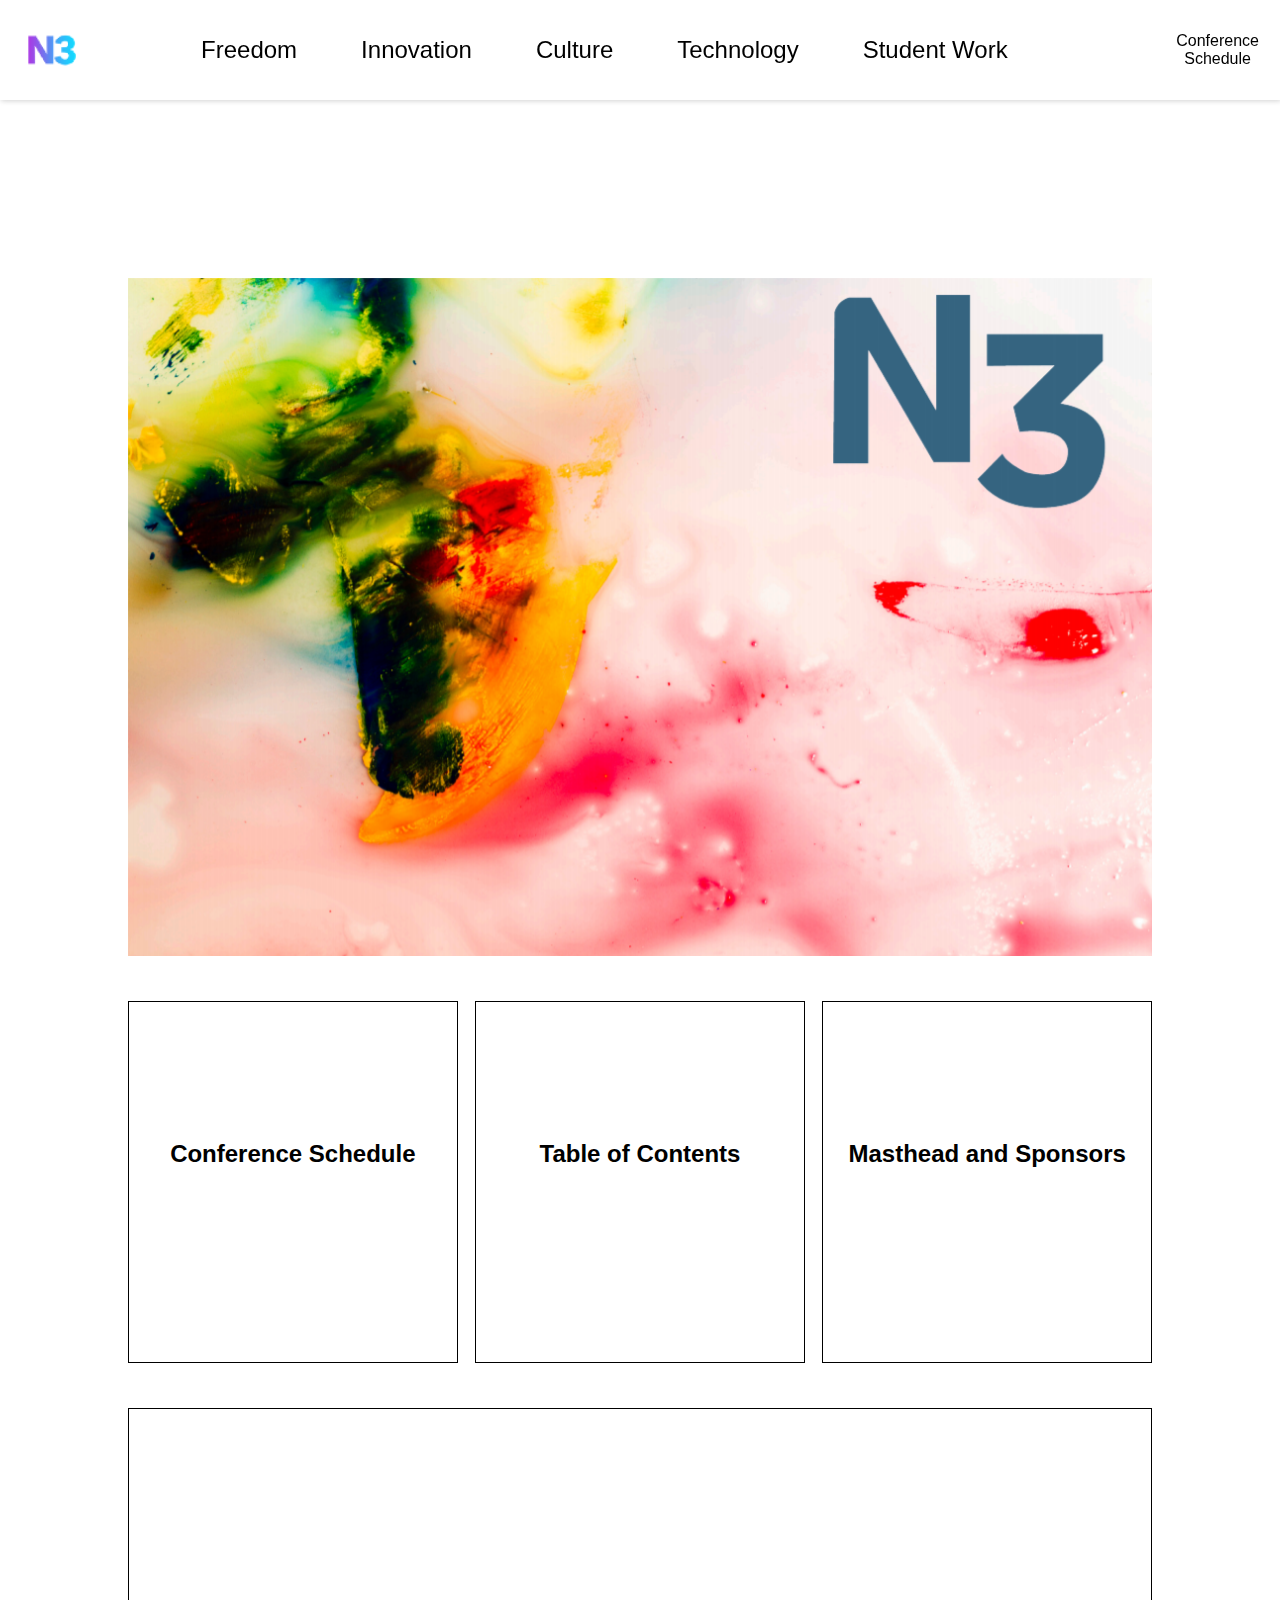
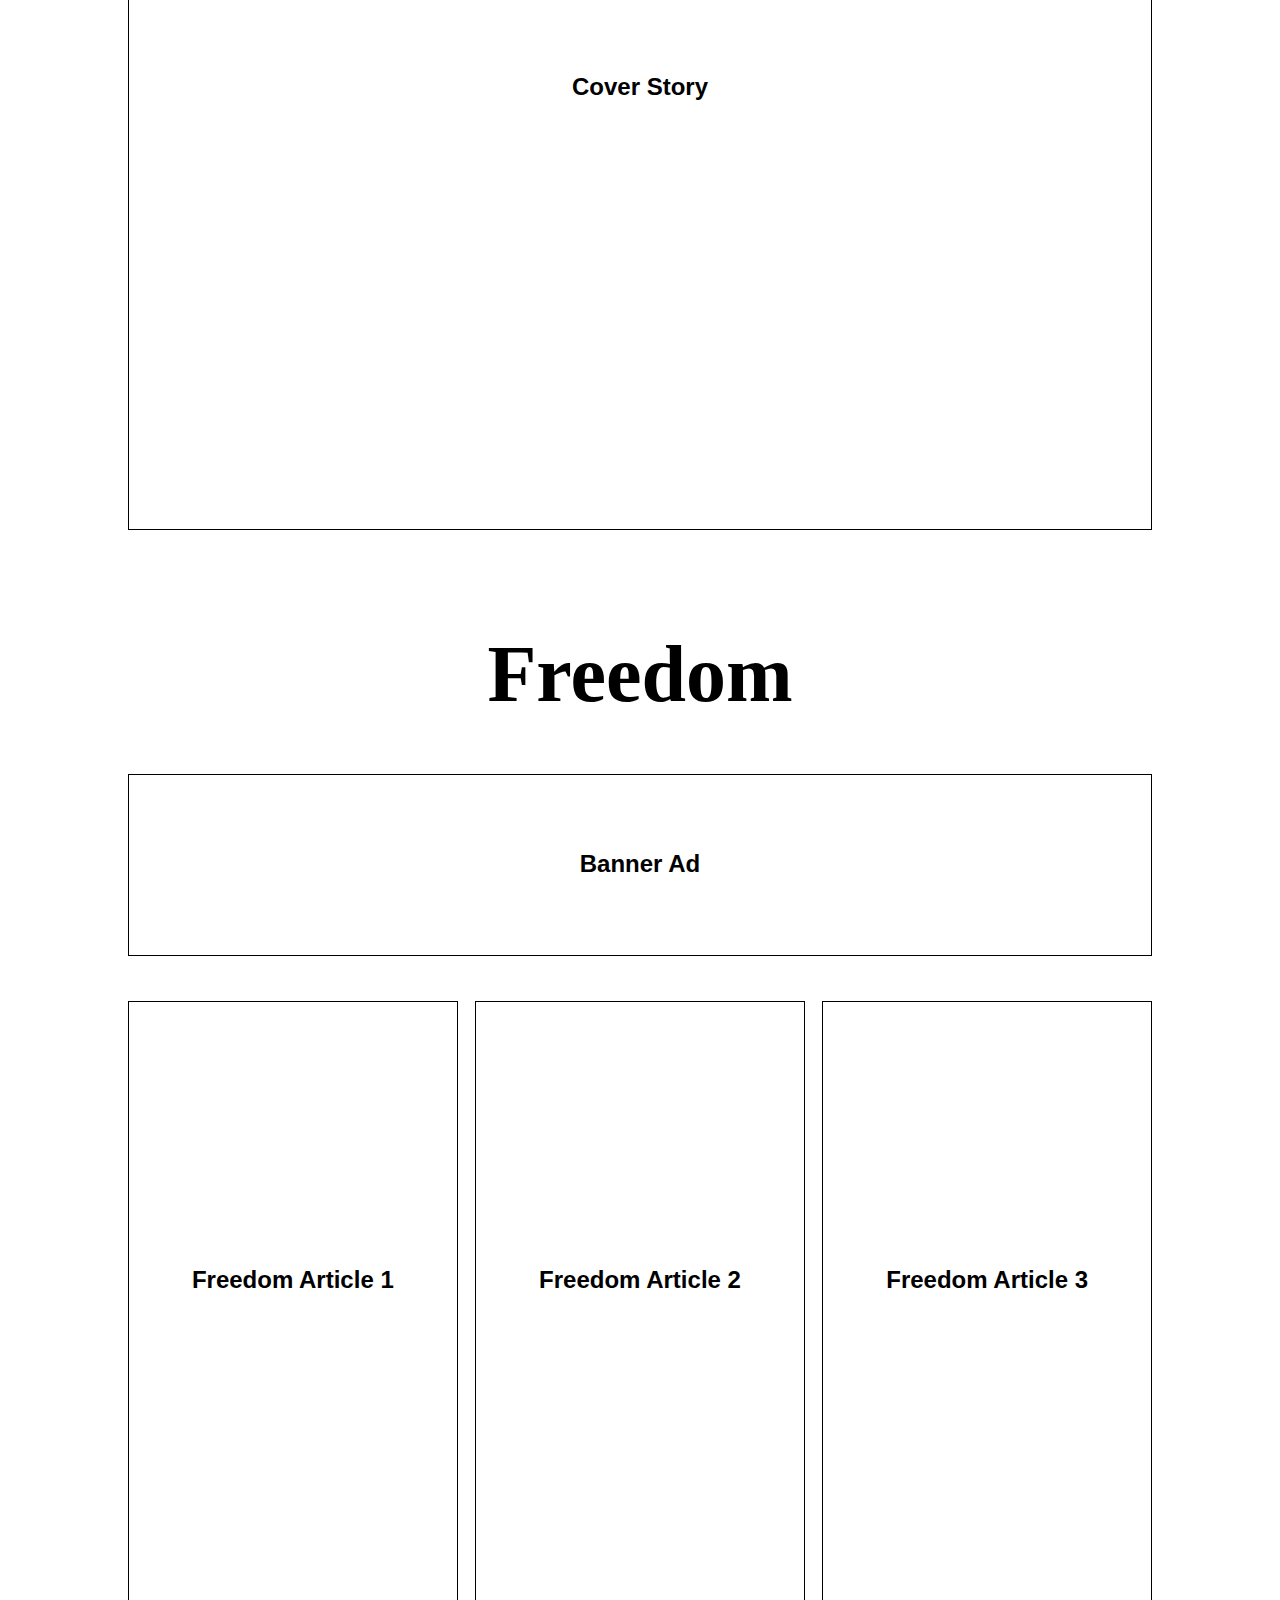
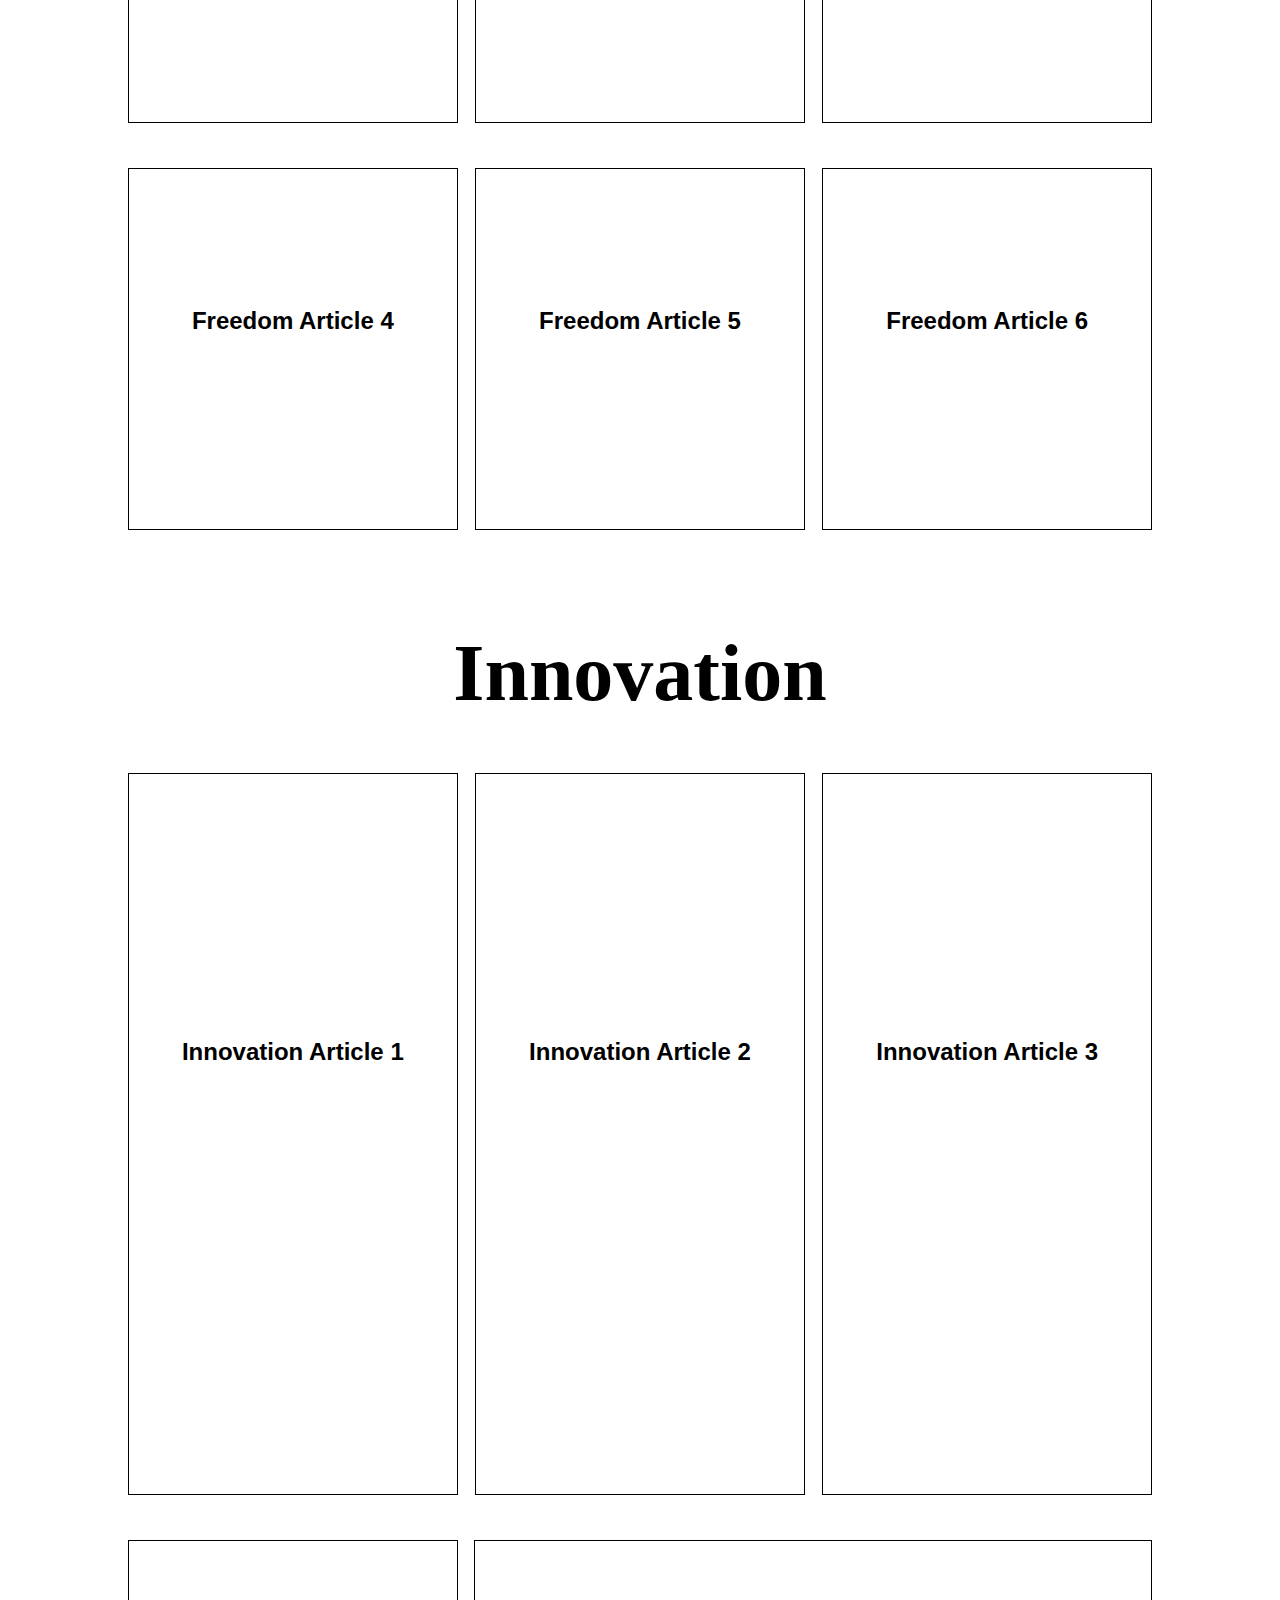
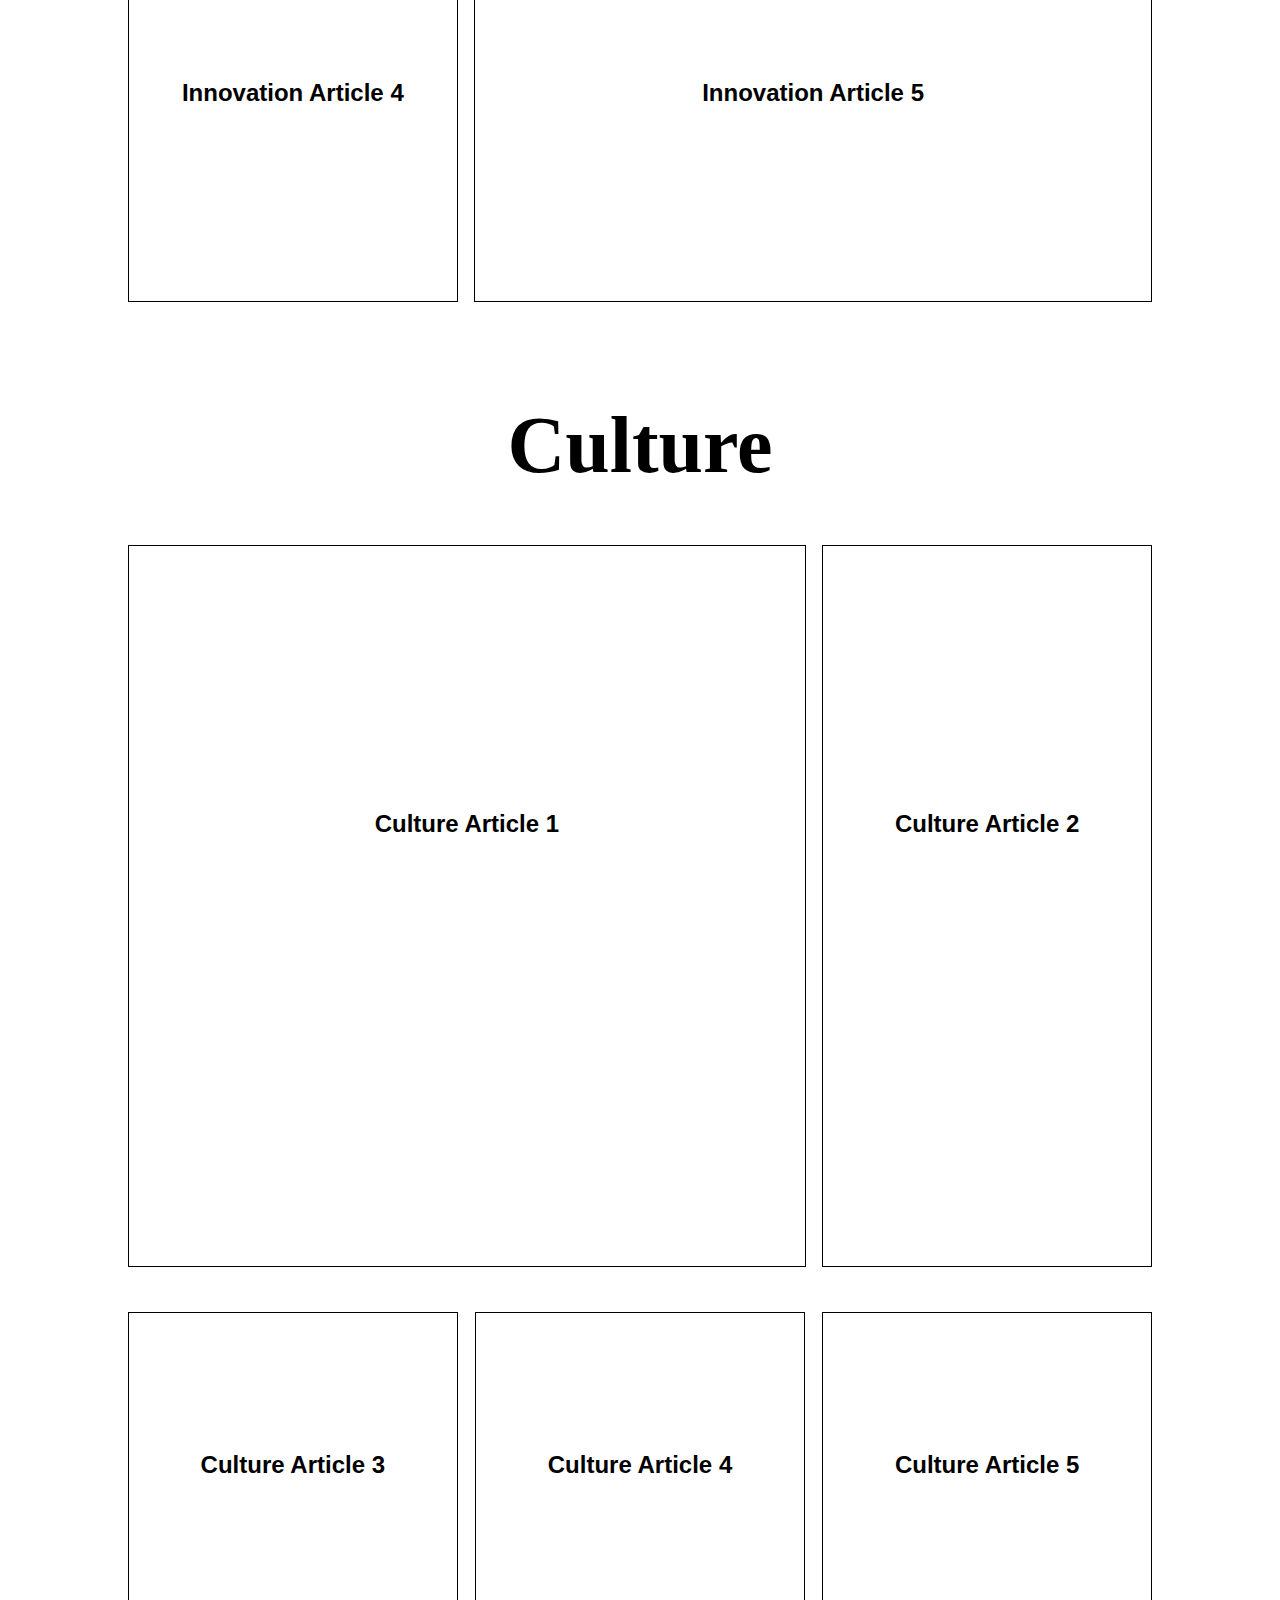
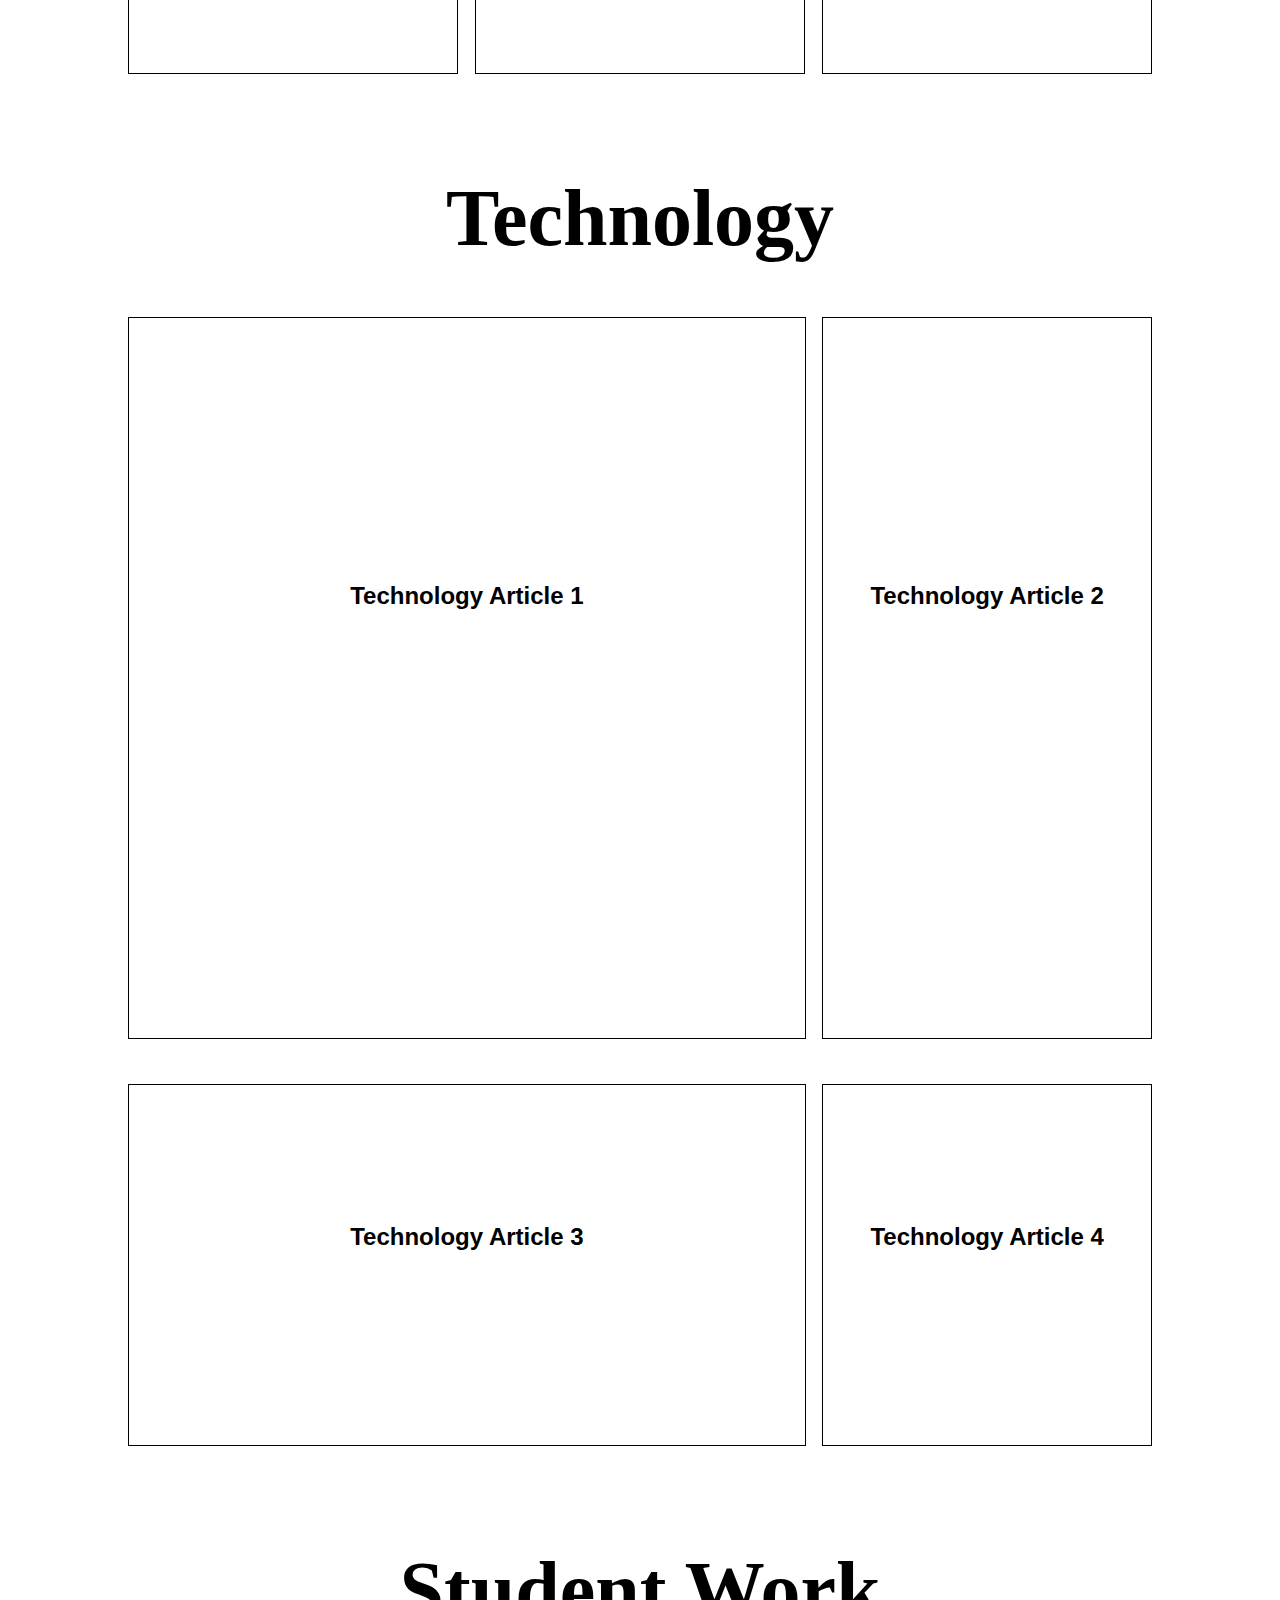
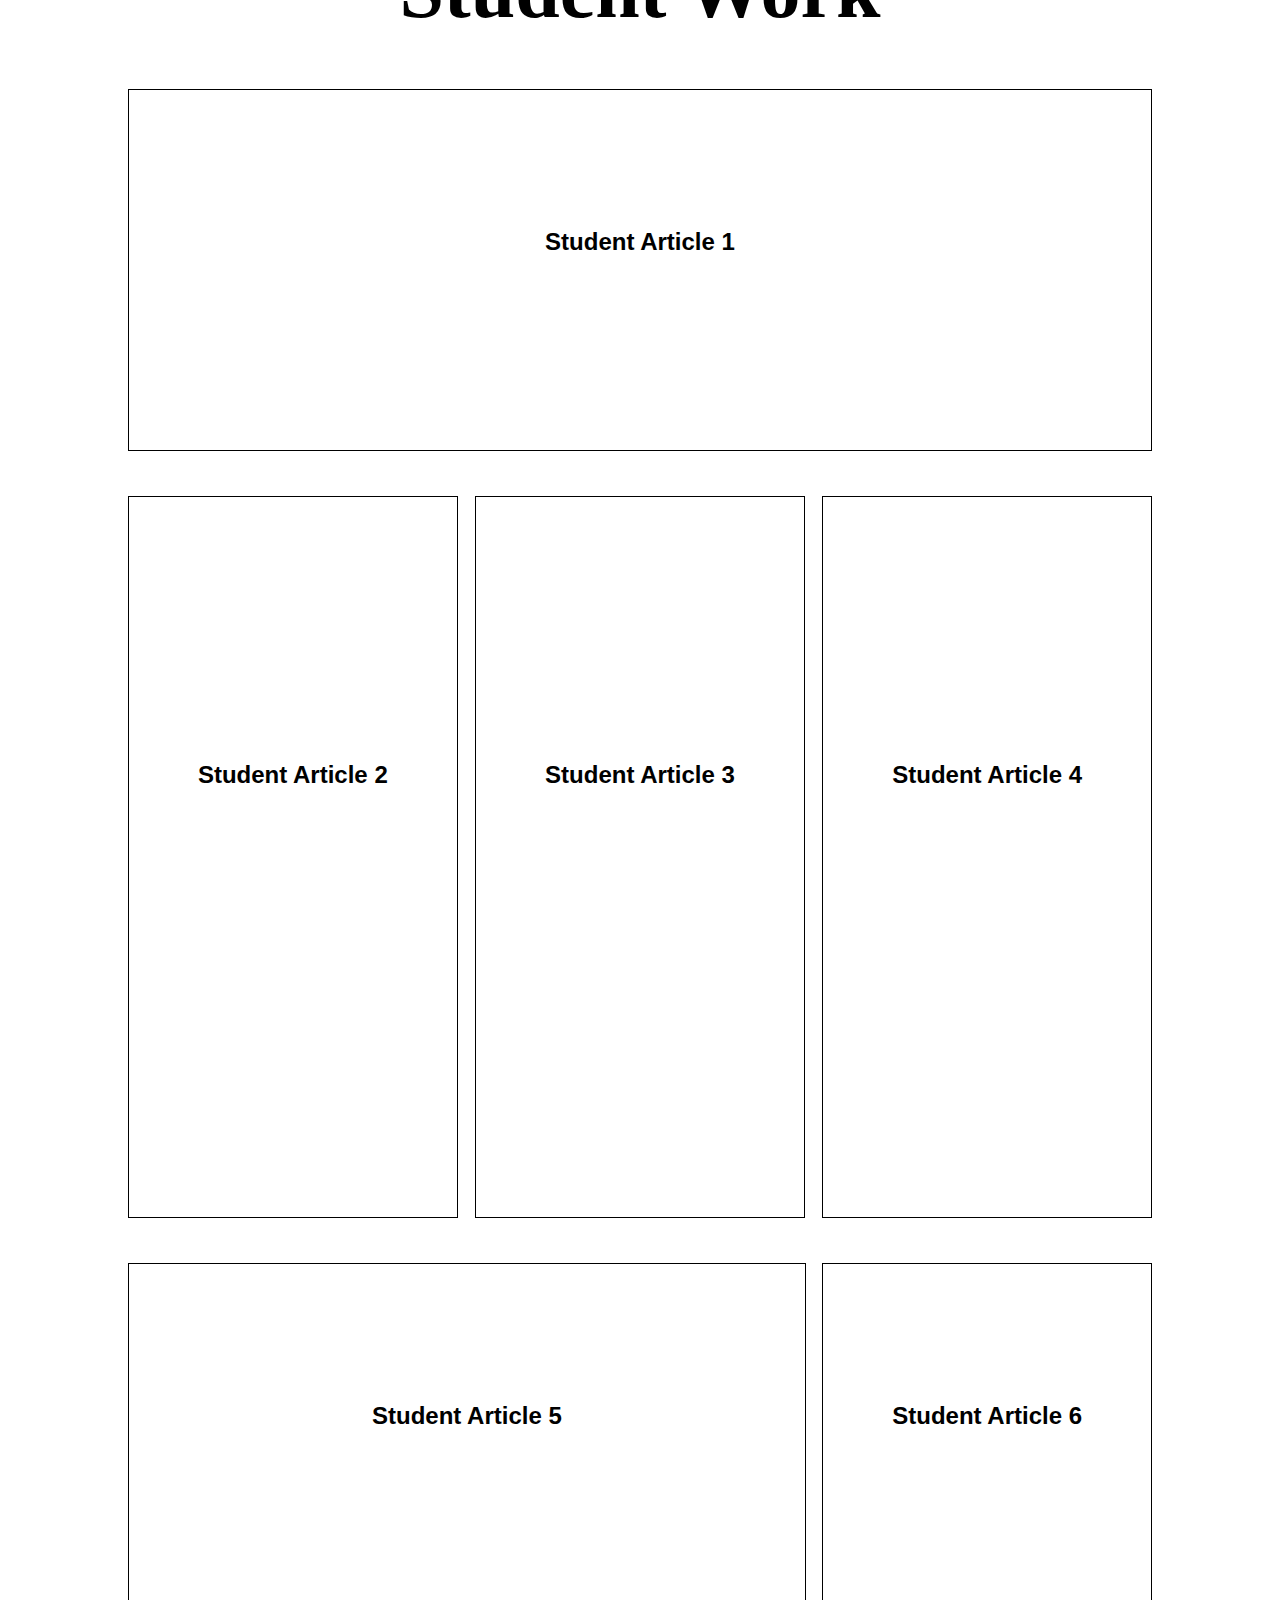
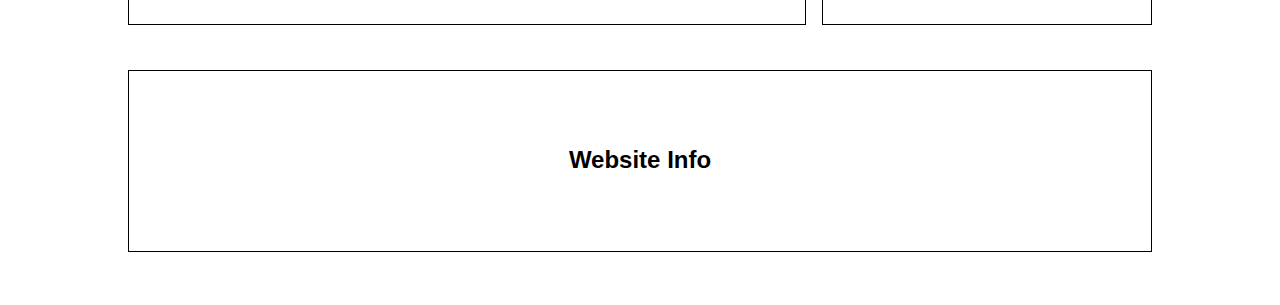
==== index.html @ cb2e68db "initial commit" ====
<!DOCTYPE html>
<html lang="en">
<head>
    <meta charset="UTF-8">
    <meta name="viewport" content="width=device-width, initial-scale=1.0">
    <title>N3Mag 2020</title>
    <link rel="stylesheet" href="styles.css">
</head>
<body>
    <nav class="homepage-navbar">
        <img src="n3iconplaceholder.png" class = "n3-logo" alt="">
        <ul class="nav-links">
            <li><a href="#freedom">Freedom</a></li>
            <li><a href="#innovation">Innovation</a></li>
            <li><a href="#culture">Culture</a></li>
            <li><a href="#technology">Technology</a></li>
            <li><a href="#studentwork">Student Work</a></li>
        </ul>
        <p class="schedule-link">Conference Schedule</p>
        </nav>
    <div class="schedule-sidebar">
        <h1 class="schedule-hed">N3Con 2020</h1>
        <p class="schedule-placeholder">Schedule goes here. Click outside this sidebar to close</p>
    
    </div>
    <div class="schedule-clickout"></div>
   
    <main class="content-container">
        <img src="homepagebannerplaceholder.png" class="homepage-banner" alt="">
        <div class="homepage-box box-default" id="schedule-box"><h2 class="box-title">Conference Schedule</h1></div>
        <div class="homepage-box box-default"><h2 class="box-title">Table of Contents</h1></div>
        <div class="homepage-box box-default"><h2 class="box-title">Masthead and Sponsors</h1></div>
        <div class="homepage-box box-big"><h2 class="box-title">Cover Story</h1></div>
            <h1 class="section-title" id="freedom">Freedom</h1>
            <div class="homepage-box box-horizontal"><h2 class="box-title">Banner Ad</h1></div>
            <div class="homepage-box box-vertical"><h2 class="box-title">Freedom Article 1</h1></div>
            <div class="homepage-box box-vertical"><h2 class="box-title">Freedom Article 2</h1></div>
            <div class="homepage-box box-vertical"><h2 class="box-title">Freedom Article 3</h1></div>
            <div class="homepage-box box-default"><h2 class="box-title">Freedom Article 4</h1></div>
            <div class="homepage-box box-default"><h2 class="box-title">Freedom Article 5</h1></div>
            <div class="homepage-box box-default"><h2 class="box-title">Freedom Article 6</h1></div>
            
                <h1 class="section-title" id="innovation">Innovation</h1>
            <div class="homepage-box box-vertical"><h2 class="box-title">Innovation Article 1</h1></div>
            <div class="homepage-box box-vertical""><h2 class="box-title">Innovation Article 2</h1></div>
            <div class="homepage-box box-vertical"><h2 class="box-title">Innovation Article 3</h1></div>
            <div class="homepage-box box-default"><h2 class="box-title">Innovation Article 4</h1></div>
            <div class="homepage-box box-wide"><h2 class="box-title">Innovation Article 5</h1></div>
            
                <h1 class="section-title" id="culture">Culture</h1>
                <div class="homepage-box box-vertical-wide"><h2 class="box-title">Culture Article 1</h1></div>
                <div class="homepage-box box-vertical"><h2 class="box-title">Culture Article 2</h1></div>
                <div class="homepage-box box-default"><h2 class="box-title">Culture Article 3</h1></div>
                <div class="homepage-box box-default"><h2 class="box-title">Culture Article 4</h1></div>
                <div class="homepage-box box-default"><h2 class="box-title">Culture Article 5</h1></div>
                    <h1 class="section-title" id="technology">Technology</h1>
                    <div class="homepage-box box-vertical-wide"><h2 class="box-title">Technology Article 1</h1></div>
                    <div class="homepage-box box-vertical"><h2 class="box-title">Technology Article 2</h1></div>
                    <div class="homepage-box box-wide"><h2 class="box-title">Technology Article 3</h1></div>
                    <div class="homepage-box box-default"><h2 class="box-title">Technology Article 4</h1></div>
                        <h1 class="section-title" id="studentwork">Student Work</h1>
                        <div class="homepage-box box-fullwidth"><h2 class="box-title">Student Article 1</h1></div>
                        <div class="homepage-box box-vertical""><h2 class="box-title">Student Article 2</h1></div>
                        <div class="homepage-box box-vertical"><h2 class="box-title">Student Article 3</h1></div>
                        <div class="homepage-box box-vertical"><h2 class="box-title">Student Article 4</h1></div>
                        <div class="homepage-box box-wide"><h2 class="box-title">Student Article 5</h1></div>
                        <div class="homepage-box box-default"><h2 class="box-title">Student Article 6</h1></div>
            <div class="homepage-box box-horizontal"><h2 class="box-title">Website Info</h1></div>
    </main>
</body>
<script src="main.js"></script>
</html>
---- styles.css ----
html{
    scroll-behavior: smooth;
}

.homepage-navbar{
    z-index: 10;
    position: fixed;
    top: 0;
    left: 0;
    right: 0;
    /* height: 6em; */
    padding-bottom: 1em;
    padding-top: 1em;
    /* border: 1px solid #000000; */
    width: 100%;
    transition: top 0.4s ease;
    /* background: rgba(255, 255, 255, 1); */
    background-color: white;
    display: flex;
    align-items: center;
    box-shadow: 1px 1px 5px lightgray;
   
}
.homepage-navbar:hover{
    /*  */
}
.navbar-hidden{
    top: -100vh;
}
.n3-logo{
    width: 4em;
    /* height: 4em; */
    /* margin: auto 47vw; */
    margin-left: 2vw;
}
.nav-links{
    width: 100%;
    display: flex;
    justify-content: center;
    align-items: center;
    font-size: 1.5em;
    list-style-type: none;
    height: 2em;
    margin: auto;
}
.nav-links li{
    white-space: nowrap;
    width: fit-content;
    display: inline-block;
    margin: 0 5vw 0 0;
    cursor: pointer;
    font-family: sans-serif;
    transition: color .8s ease;
}
.nav-links a{
    color: black;
    text-decoration: none;
}
.nav-links a:hover{
    color: lightblue;
}
.schedule-link{
    font-family: sans-serif;
    width: fit-content;
    text-align: center;
    cursor: pointer;
    transition: color 1s ease;
}
.schedule-link:hover{
    color: lightblue;
}
.schedule-sidebar{
    position: fixed;
    right: -100vw;
    top: 0;
    bottom: 0;
    width: 40vw;
    z-index: 15;
    transition: right .9s ease;
    background: rgba(255, 255, 255, .9);
}
.schedule-active{
    right: 0;
}
.schedule-hed{
    font-family: sans-serif;
    text-align: center;
}
.schedule-placeholder{
    text-align: center;
}
.schedule-clickout{
    position: fixed;
    top: 0;
    right: 0;
    left: 0;
    bottom: 0;
    opacity: .4;
    background-color: black;
    z-index: 11;
    cursor: pointer;
    display: none;
}
.clickout-active{
    display: block;
}
.homepage-banner{
    display: block;
    /* width: 90vw; */
    width: 100%;
    height: auto;
    margin: 30vh auto 5vh auto;
}
.content-container{
    display: flex;
    width: 80vw;
    flex-wrap: wrap;
    margin: auto;
    justify-content: space-between;
}
.homepage-box{
    cursor: pointer;
    margin-bottom: 5vh;
    /* background-color: red; */
    border: 1px solid black;
    position: relative;
    transition: all .5s ease;
}
.box-default{
    width: 32%;
    height: 40vh;
}
.box-wide{
    width: 66%;
    height: 40vh;
}
.box-fullwidth{
    height: 40vh;
    width: 100%;
}
.box-horizontal{
    width: 100%;
    height: 20vh;
}
.box-vertical{
    width: 32%;
    height: 80vh;
}
.box-vertical-wide{
    width: 66%;
    height: 80vh;
}
.box-big{
    width: 100%;
    height: 80vh;
}
.homepage-box:hover h2{
    background-color: lightgreen;
}
.box-title{
    width: fit-content;
    font-family: sans-serif;
    /* height: 3em; */
    margin: auto;
    top: 35%;
    transition: all 1s ease;
    padding: .5em;
    position: relative;
}

.section-title{
    width: 100%;
    text-align: center;
    font-size: 5em;
}
@media screen and (max-width: 1000px){
    .box-default, .box-vertical{
        width: 48%;
        height: 40vh;
    }
    .box-wide, .box-vertical-wide, .box-fullwidth{
        width: 100%;
        height: 40vh;
    }
    .nav-links{
        font-size: 2vw;
    }
}
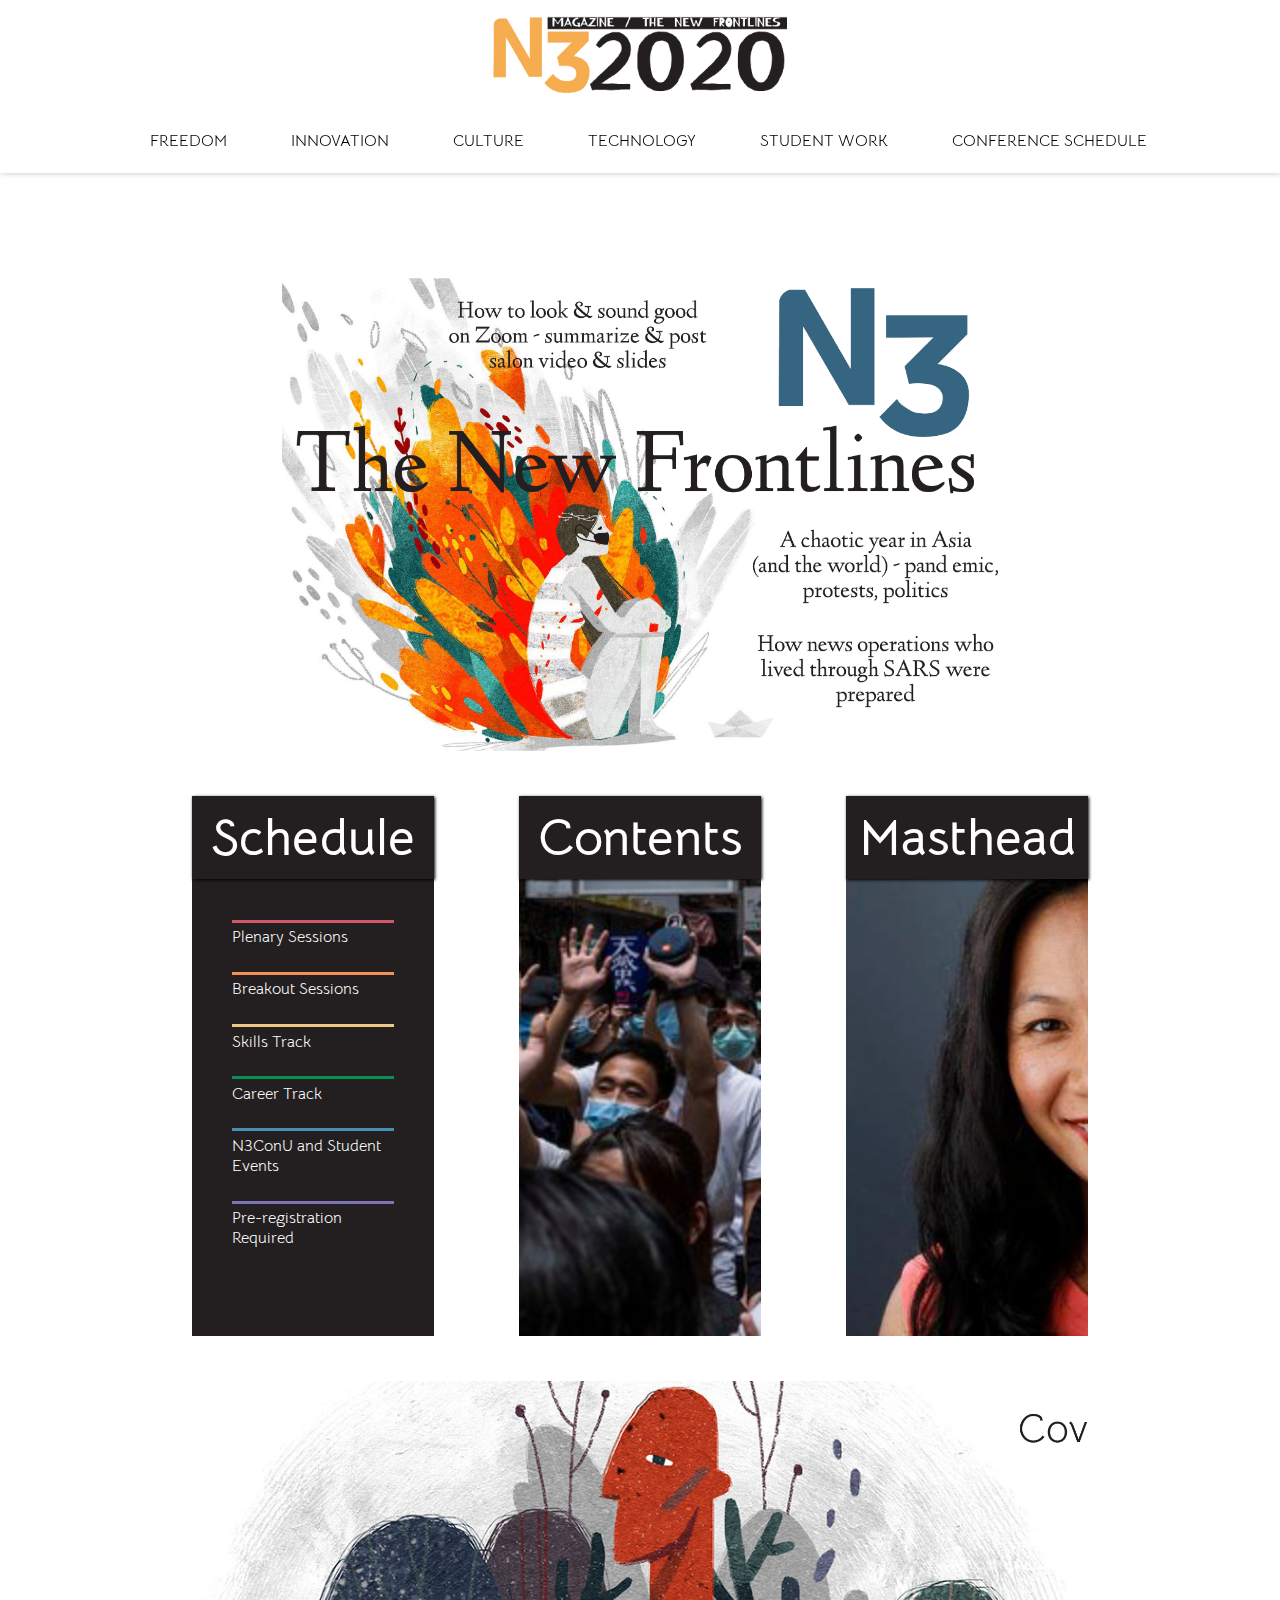
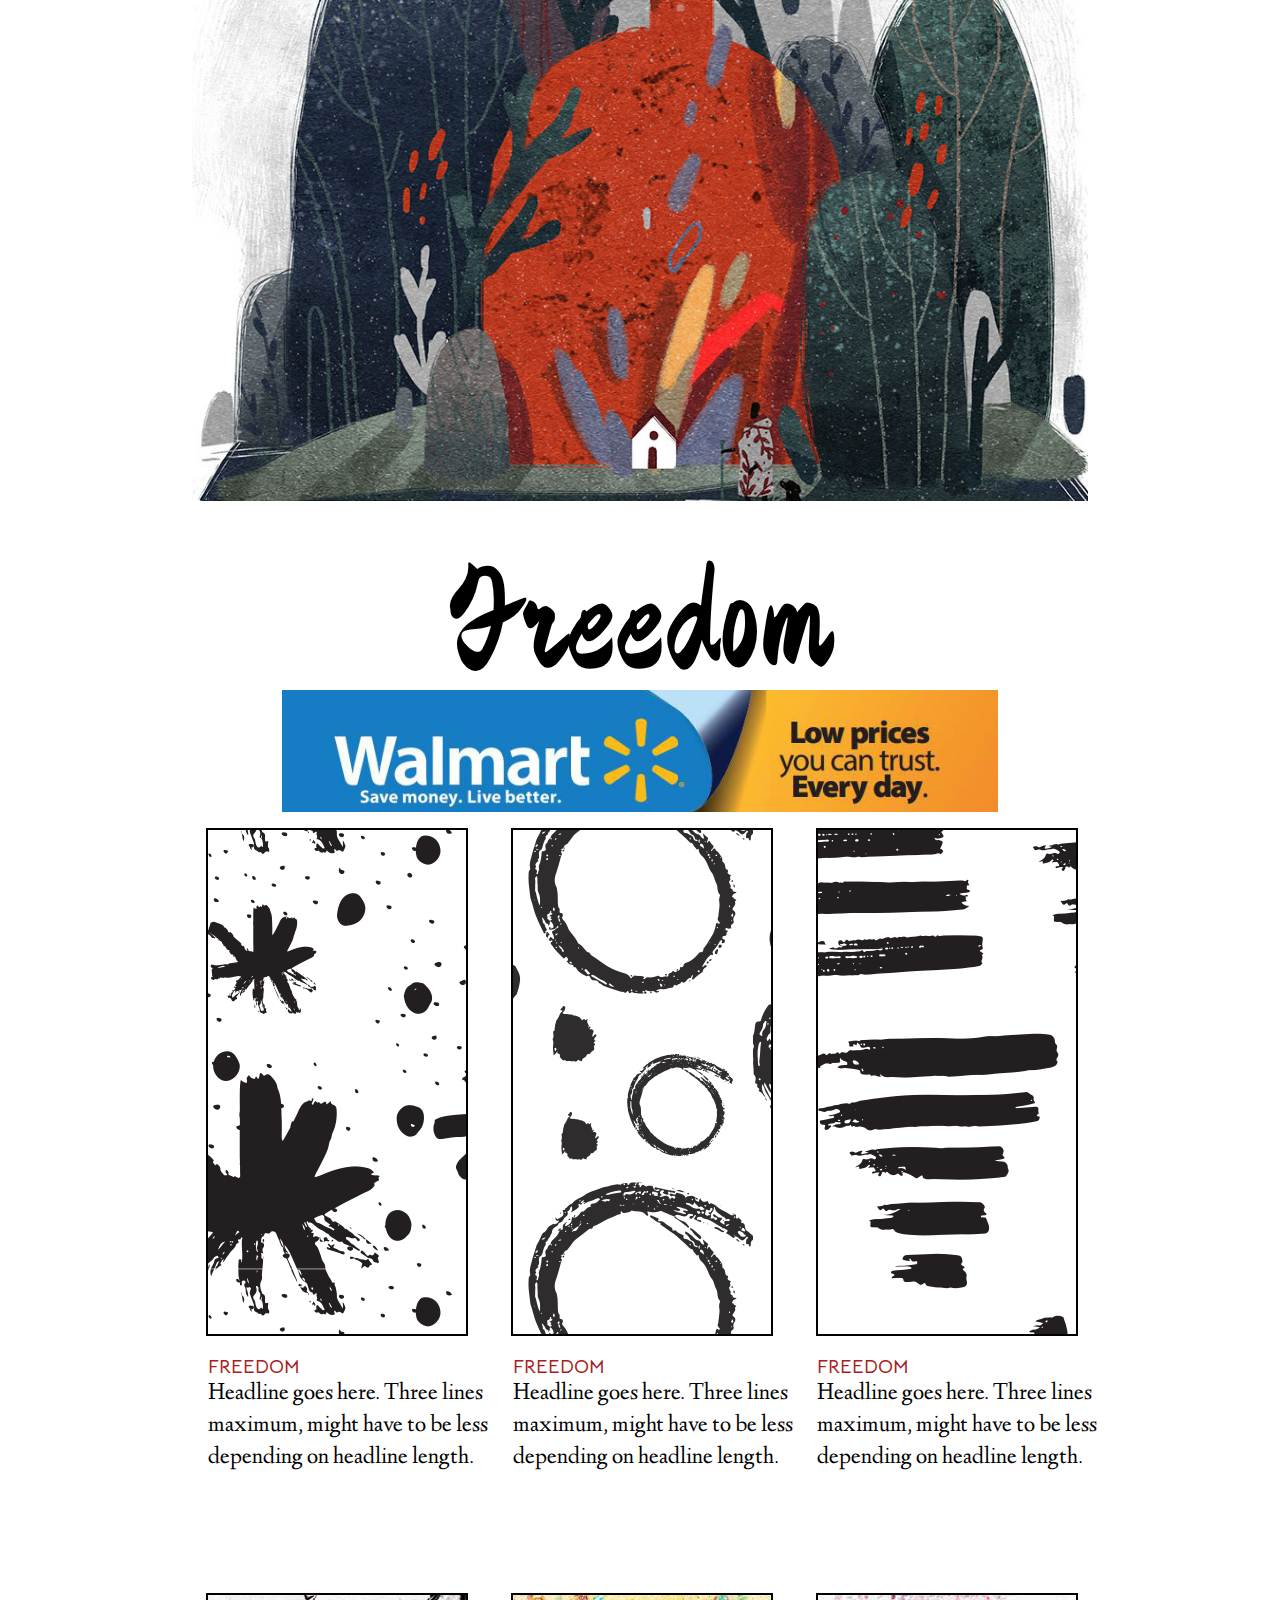
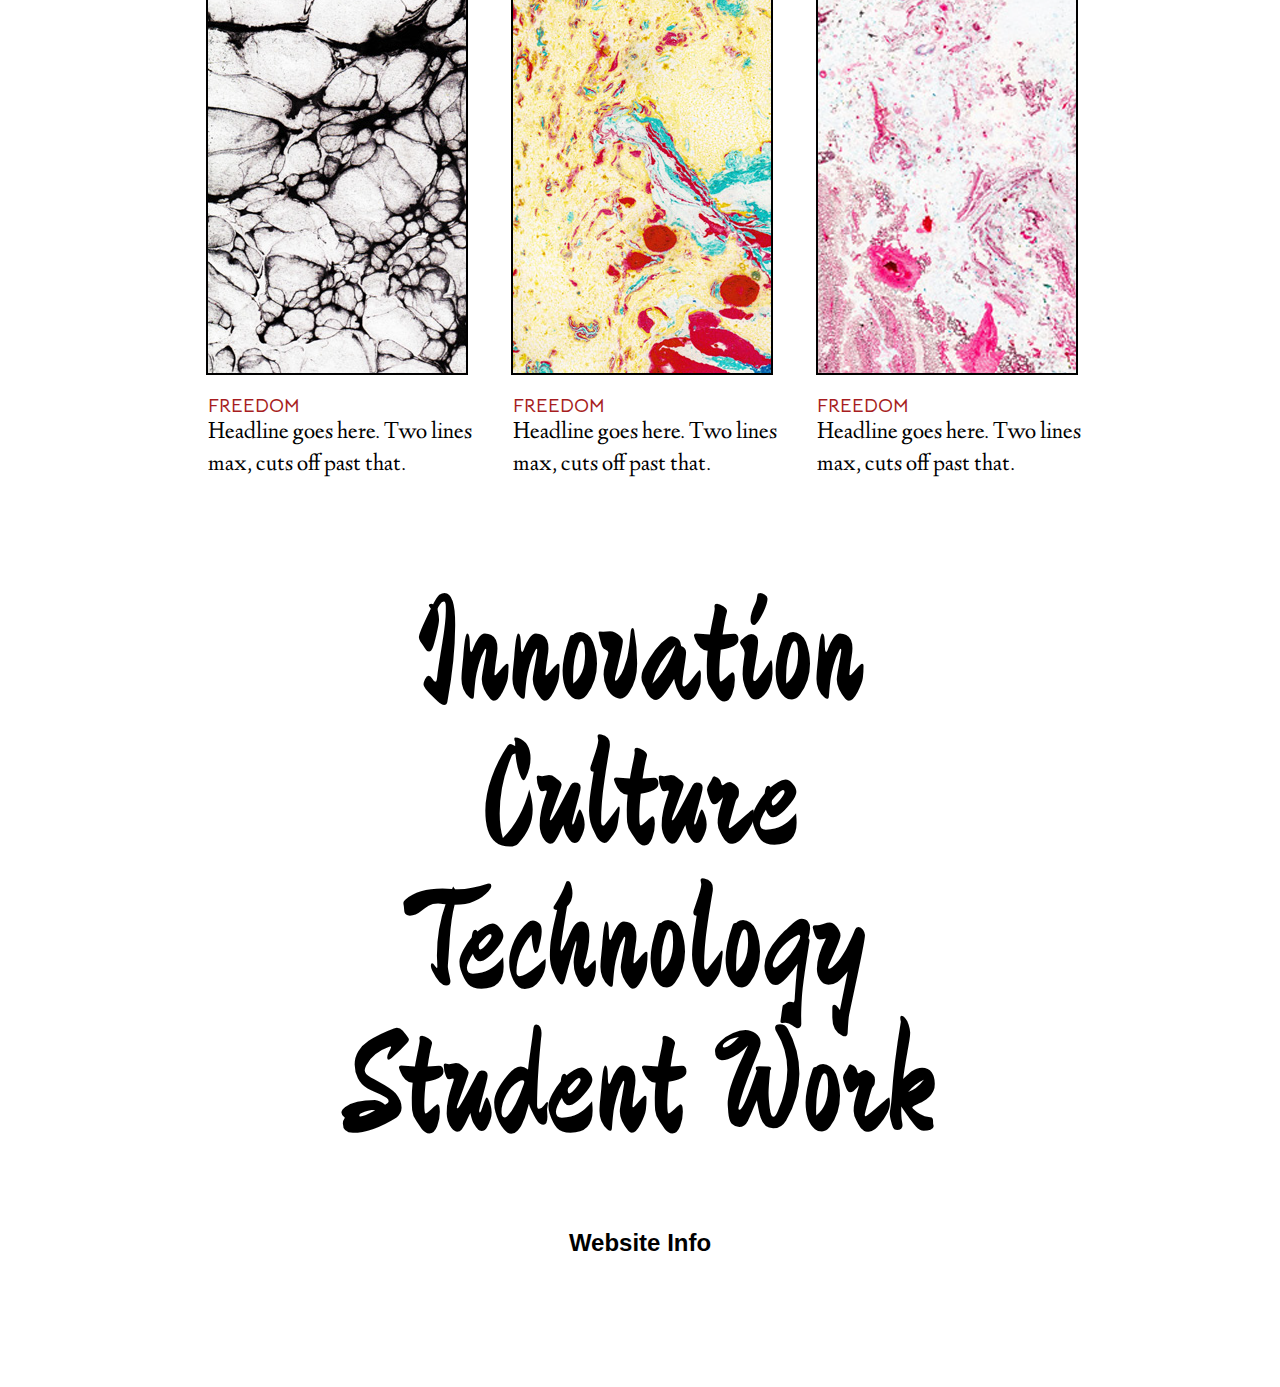
==== commit e9c8cb99: "July 7 Revision" ====
--- a/index.html
+++ b/index.html
@@ -5,18 +5,19 @@
     <meta name="viewport" content="width=device-width, initial-scale=1.0">
     <title>N3Mag 2020</title>
     <link rel="stylesheet" href="styles.css">
+    <link href="https://fonts.googleapis.com/css2?family=Bellota+Text:wght@700&family=Linden+Hill&family=Zhi+Mang+Xing&display=swap" rel="stylesheet">
 </head>
 <body>
     <nav class="homepage-navbar">
-        <img src="n3iconplaceholder.png" class = "n3-logo" alt="">
+        <div class="n3-logo"></div>
         <ul class="nav-links">
-            <li><a href="#freedom">Freedom</a></li>
-            <li><a href="#innovation">Innovation</a></li>
-            <li><a href="#culture">Culture</a></li>
-            <li><a href="#technology">Technology</a></li>
-            <li><a href="#studentwork">Student Work</a></li>
+            <li><a href="#freedom">FREEDOM</a></li>
+            <li><a href="#innovation">INNOVATION</a></li>
+            <li><a href="#culture">CULTURE</a></li>
+            <li><a href="#technology">TECHNOLOGY</a></li>
+            <li><a href="#studentwork">STUDENT WORK</a></li>
+            <li class="schedule-link">CONFERENCE SCHEDULE</li>
         </ul>
-        <p class="schedule-link">Conference Schedule</p>
         </nav>
     <div class="schedule-sidebar">
         <h1 class="schedule-hed">N3Con 2020</h1>
@@ -27,44 +28,30 @@
    
     <main class="content-container">
         <img src="homepagebannerplaceholder.png" class="homepage-banner" alt="">
-        <div class="homepage-box box-default" id="schedule-box"><h2 class="box-title">Conference Schedule</h1></div>
-        <div class="homepage-box box-default"><h2 class="box-title">Table of Contents</h1></div>
-        <div class="homepage-box box-default"><h2 class="box-title">Masthead and Sponsors</h1></div>
-        <div class="homepage-box box-big"><h2 class="box-title">Cover Story</h1></div>
-            <h1 class="section-title" id="freedom">Freedom</h1>
-            <div class="homepage-box box-horizontal"><h2 class="box-title">Banner Ad</h1></div>
-            <div class="homepage-box box-vertical"><h2 class="box-title">Freedom Article 1</h1></div>
-            <div class="homepage-box box-vertical"><h2 class="box-title">Freedom Article 2</h1></div>
-            <div class="homepage-box box-vertical"><h2 class="box-title">Freedom Article 3</h1></div>
-            <div class="homepage-box box-default"><h2 class="box-title">Freedom Article 4</h1></div>
-            <div class="homepage-box box-default"><h2 class="box-title">Freedom Article 5</h1></div>
-            <div class="homepage-box box-default"><h2 class="box-title">Freedom Article 6</h1></div>
+        <div class="homepage-box box-intro" id="schedule-box"><h2 class="intro-title">Schedule</h1><ul class="schedule-box-contents"><li style="border-top: 3px solid #ce5769;">Plenary Sessions</li><li style="border-top: 3px solid #f29256;">Breakout Sessions</li><li style="border-top: 3px solid #f0c886;">Skills Track</li> <li style="border-top: 3px solid #0a8f55;">Career Track</li><li style="border-top: 3px solid #468eb2;">N3ConU and Student Events</li><li style="border-top: 3px solid #7c73b5;">Pre-registration Required</li></ul></div>
+        <div class="homepage-box box-intro" style="background-image: url('contentsplaceholder.jpg');"><h2 class="intro-title">Contents</h1></div>
+        <div class="homepage-box box-intro" style="background-image: url('mastheadplaceholder.jpg');"><h2 class="intro-title">Masthead</h1></div>
+        <div class="homepage-box box-big" style="background-image: url('coverstoryplaceholder.png');"></div>
+            <h1 class="section-title">Freedom</h1>
+            <a class="section-anchor" id="freedom"></a>
+            <img src="walmart-banner.jpg" class="walmart-banner alt="">
+            <div class="homepage-box box-vertical"><div class="box-thumb" style="background-image: url('freedomplaceholdertall1.png');"></div><div class="box-text"><h3 class="box-kicker">FREEDOM</h3><h2 class="box-hed">Headline goes here. Three lines maximum, might have to be less depending on headline length.</h2></div></div>
+            <div class="homepage-box box-vertical"><div class="box-thumb" style="background-image: url('freedomplaceholdertall2.png');"></div><div class="box-text"><h3 class="box-kicker">FREEDOM</h3><h2 class="box-hed">Headline goes here. Three lines maximum, might have to be less depending on headline length.</h2></div></div>
+            <div class="homepage-box box-vertical"><div class="box-thumb" style="background-image: url('freedomplaceholdertall3.png');"></div><div class="box-text"><h3 class="box-kicker">FREEDOM</h3><h2 class="box-hed">Headline goes here. Three lines maximum, might have to be less depending on headline length.</h2></div></div>
+            <div class="homepage-box box-default"><div class="box-thumb" style="background-image: url('freedomplaceholder1.png');"></div><div class="box-text"><h3 class="box-kicker">FREEDOM</h3><h2 class="box-hed">Headline goes here. Two lines max, cuts off past that.</h2></div></div>
+            <div class="homepage-box box-default"><div class="box-thumb" style="background-image: url('freedomplaceholder2.png');"></div><div class="box-text"><h3 class="box-kicker">FREEDOM</h3><h2 class="box-hed">Headline goes here. Two lines max, cuts off past that.</h2></div></div>
+            <div class="homepage-box box-default"><div class="box-thumb" style="background-image: url('freedomplaceholder3.png');"></div><div class="box-text"><h3 class="box-kicker">FREEDOM</h3><h2 class="box-hed">Headline goes here. Two lines max, cuts off past that.</h2></div></div>
             
-                <h1 class="section-title" id="innovation">Innovation</h1>
-            <div class="homepage-box box-vertical"><h2 class="box-title">Innovation Article 1</h1></div>
-            <div class="homepage-box box-vertical""><h2 class="box-title">Innovation Article 2</h1></div>
-            <div class="homepage-box box-vertical"><h2 class="box-title">Innovation Article 3</h1></div>
-            <div class="homepage-box box-default"><h2 class="box-title">Innovation Article 4</h1></div>
-            <div class="homepage-box box-wide"><h2 class="box-title">Innovation Article 5</h1></div>
             
-                <h1 class="section-title" id="culture">Culture</h1>
-                <div class="homepage-box box-vertical-wide"><h2 class="box-title">Culture Article 1</h1></div>
-                <div class="homepage-box box-vertical"><h2 class="box-title">Culture Article 2</h1></div>
-                <div class="homepage-box box-default"><h2 class="box-title">Culture Article 3</h1></div>
-                <div class="homepage-box box-default"><h2 class="box-title">Culture Article 4</h1></div>
-                <div class="homepage-box box-default"><h2 class="box-title">Culture Article 5</h1></div>
-                    <h1 class="section-title" id="technology">Technology</h1>
-                    <div class="homepage-box box-vertical-wide"><h2 class="box-title">Technology Article 1</h1></div>
-                    <div class="homepage-box box-vertical"><h2 class="box-title">Technology Article 2</h1></div>
-                    <div class="homepage-box box-wide"><h2 class="box-title">Technology Article 3</h1></div>
-                    <div class="homepage-box box-default"><h2 class="box-title">Technology Article 4</h1></div>
-                        <h1 class="section-title" id="studentwork">Student Work</h1>
-                        <div class="homepage-box box-fullwidth"><h2 class="box-title">Student Article 1</h1></div>
-                        <div class="homepage-box box-vertical""><h2 class="box-title">Student Article 2</h1></div>
-                        <div class="homepage-box box-vertical"><h2 class="box-title">Student Article 3</h1></div>
-                        <div class="homepage-box box-vertical"><h2 class="box-title">Student Article 4</h1></div>
-                        <div class="homepage-box box-wide"><h2 class="box-title">Student Article 5</h1></div>
-                        <div class="homepage-box box-default"><h2 class="box-title">Student Article 6</h1></div>
+            <h1 class="section-title" >Innovation</h1>
+            <a class="section-anchor" id="innovation"></a>
+            
+            <h1 class="section-title">Culture</h1>
+            <a class="section-anchor" id="culture"></a>
+             <h1 class="section-title" >Technology</h1>
+             <a class="section-anchor" id="technology"></a>       
+             <h1 class="section-title">Student Work</h1>
+             <a class="section-anchor" id="studentwork"></a>
             <div class="homepage-box box-horizontal"><h2 class="box-title">Website Info</h1></div>
     </main>
 </body>
--- a/styles.css
+++ b/styles.css
@@ -1,3 +1,8 @@
+:root{
+    --kicker-text: 'Bellota Text', cursive;
+    --hed-text: 'Linden Hill', serif;
+    --section-hed: 'Zhi Mang Xing', cursive;
+}
 html{
     scroll-behavior: smooth;
 }
@@ -16,9 +21,10 @@
     transition: top 0.4s ease;
     /* background: rgba(255, 255, 255, 1); */
     background-color: white;
-    display: flex;
+    /* display: flex; */
     align-items: center;
     box-shadow: 1px 1px 5px lightgray;
+    font-family: var(--kicker-text);
    
 }
 .homepage-navbar:hover{
@@ -28,17 +34,20 @@
     top: -100vh;
 }
 .n3-logo{
-    width: 4em;
+    width: 23vw;
+    height: 6vw;
     /* height: 4em; */
-    /* margin: auto 47vw; */
-    margin-left: 2vw;
+    margin: 0 38.5vw 2em 38.5vw;
+    /* margin-left: 2vw; */
+    background-image: url('n32020logo.png');
+    background-size: cover;
 }
 .nav-links{
     width: 100%;
     display: flex;
     justify-content: center;
     align-items: center;
-    font-size: 1.5em;
+    font-size: 1.25vw;
     list-style-type: none;
     height: 2em;
     margin: auto;
@@ -49,8 +58,8 @@
     display: inline-block;
     margin: 0 5vw 0 0;
     cursor: pointer;
-    font-family: sans-serif;
-    transition: color .8s ease;
+    font-family: var(--kicker-text);
+    /* transition: color .8s ease; */
 }
 .nav-links a{
     color: black;
@@ -60,11 +69,9 @@
     color: lightblue;
 }
 .schedule-link{
-    font-family: sans-serif;
     width: fit-content;
     text-align: center;
     cursor: pointer;
-    transition: color 1s ease;
 }
 .schedule-link:hover{
     color: lightblue;
@@ -89,6 +96,19 @@
 .schedule-placeholder{
     text-align: center;
 }
+.schedule-box-contents{
+    font-family: var(--kicker-text);
+    color: white;
+    list-style-type: none;
+    height: 70%;
+    display: flex;
+    flex-direction: column;
+    justify-content: space-evenly;
+}
+.schedule-box-contents li{
+    width: 80%;
+    padding-top: .5vh;
+}
 .schedule-clickout{
     position: fixed;
     top: 0;
@@ -107,13 +127,13 @@
 .homepage-banner{
     display: block;
     /* width: 90vw; */
-    width: 100%;
+    width: 80%;
     height: auto;
     margin: 30vh auto 5vh auto;
 }
 .content-container{
     display: flex;
-    width: 80vw;
+    width: 70vw;
     flex-wrap: wrap;
     margin: auto;
     justify-content: space-between;
@@ -122,13 +142,63 @@
     cursor: pointer;
     margin-bottom: 5vh;
     /* background-color: red; */
-    border: 1px solid black;
+    /* border: 1px solid black; */
     position: relative;
     transition: all .5s ease;
-}
+    background-size: cover;
+}
+.box-thumb{
+    width: 90%;
+    border: 2px solid black;
+    height: 70%;
+    margin: 0 5%;
+    background-color: red;
+}
+.box-text{
+    width: 100%;
+    height: 30%;
+    margin-left: 1em;
+    
+}
+.box-kicker{
+    font-family: var(--kicker-text);
+    color: #a71d21;
+    margin-bottom: 0;
+
+}
+.box-hed{
+    display: -webkit-box;
+    -webkit-line-clamp: 3;
+    -webkit-box-orient: vertical;  
+    overflow: hidden;
+    margin-top: 0;
+    font-family: var(--hed-text);
+    font-weight: 400;
+}
+
 .box-default{
     width: 32%;
-    height: 40vh;
+    height: 60vh;
+}
+.box-default .box-hed{
+    -webkit-line-clamp: 2;
+}
+.box-intro{
+    width: 27%;
+    height: 60vh;
+    background-color: #231f20;
+}
+.intro-title{
+    position: relative;
+    background-color: #231f20;
+    margin: 0;
+    padding: 1vh 0;
+    vertical-align: top;
+    color: white;
+    text-align: center;
+    font-size: 4vw;
+    font-family: var(--kicker-text);
+    box-shadow: 1px 1px 3px black;
 }
 .box-wide{
     width: 66%;
@@ -142,6 +212,17 @@
     width: 100%;
     height: 20vh;
 }
+.box-horizontal-tall{
+    width: 80%;
+    margin: 1em auto;
+    height: 25vh;
+}
+.walmart-banner{
+    width: 80%;
+    margin: auto;
+    height: auto;
+    margin-bottom: 1em;
+}
 .box-vertical{
     width: 32%;
     height: 80vh;
@@ -153,9 +234,6 @@
 .box-big{
     width: 100%;
     height: 80vh;
-}
-.homepage-box:hover h2{
-    background-color: lightgreen;
 }
 .box-title{
     width: fit-content;
@@ -169,9 +247,16 @@
 }
 
 .section-title{
-    width: 100%;
-    text-align: center;
-    font-size: 5em;
+    margin: 0;
+    font-weight: 300;
+    width: 100%;
+    text-align: center;
+    font-size: 9em;
+    font-family: var(--section-hed);
+}
+.section-anchor{
+    position: relative;
+    top: -15vh;
 }
 @media screen and (max-width: 1000px){
     .box-default, .box-vertical{
@@ -183,6 +268,6 @@
         height: 40vh;
     }
     .nav-links{
-        font-size: 2vw;
+        font-size: 1.5vw;
     }
 }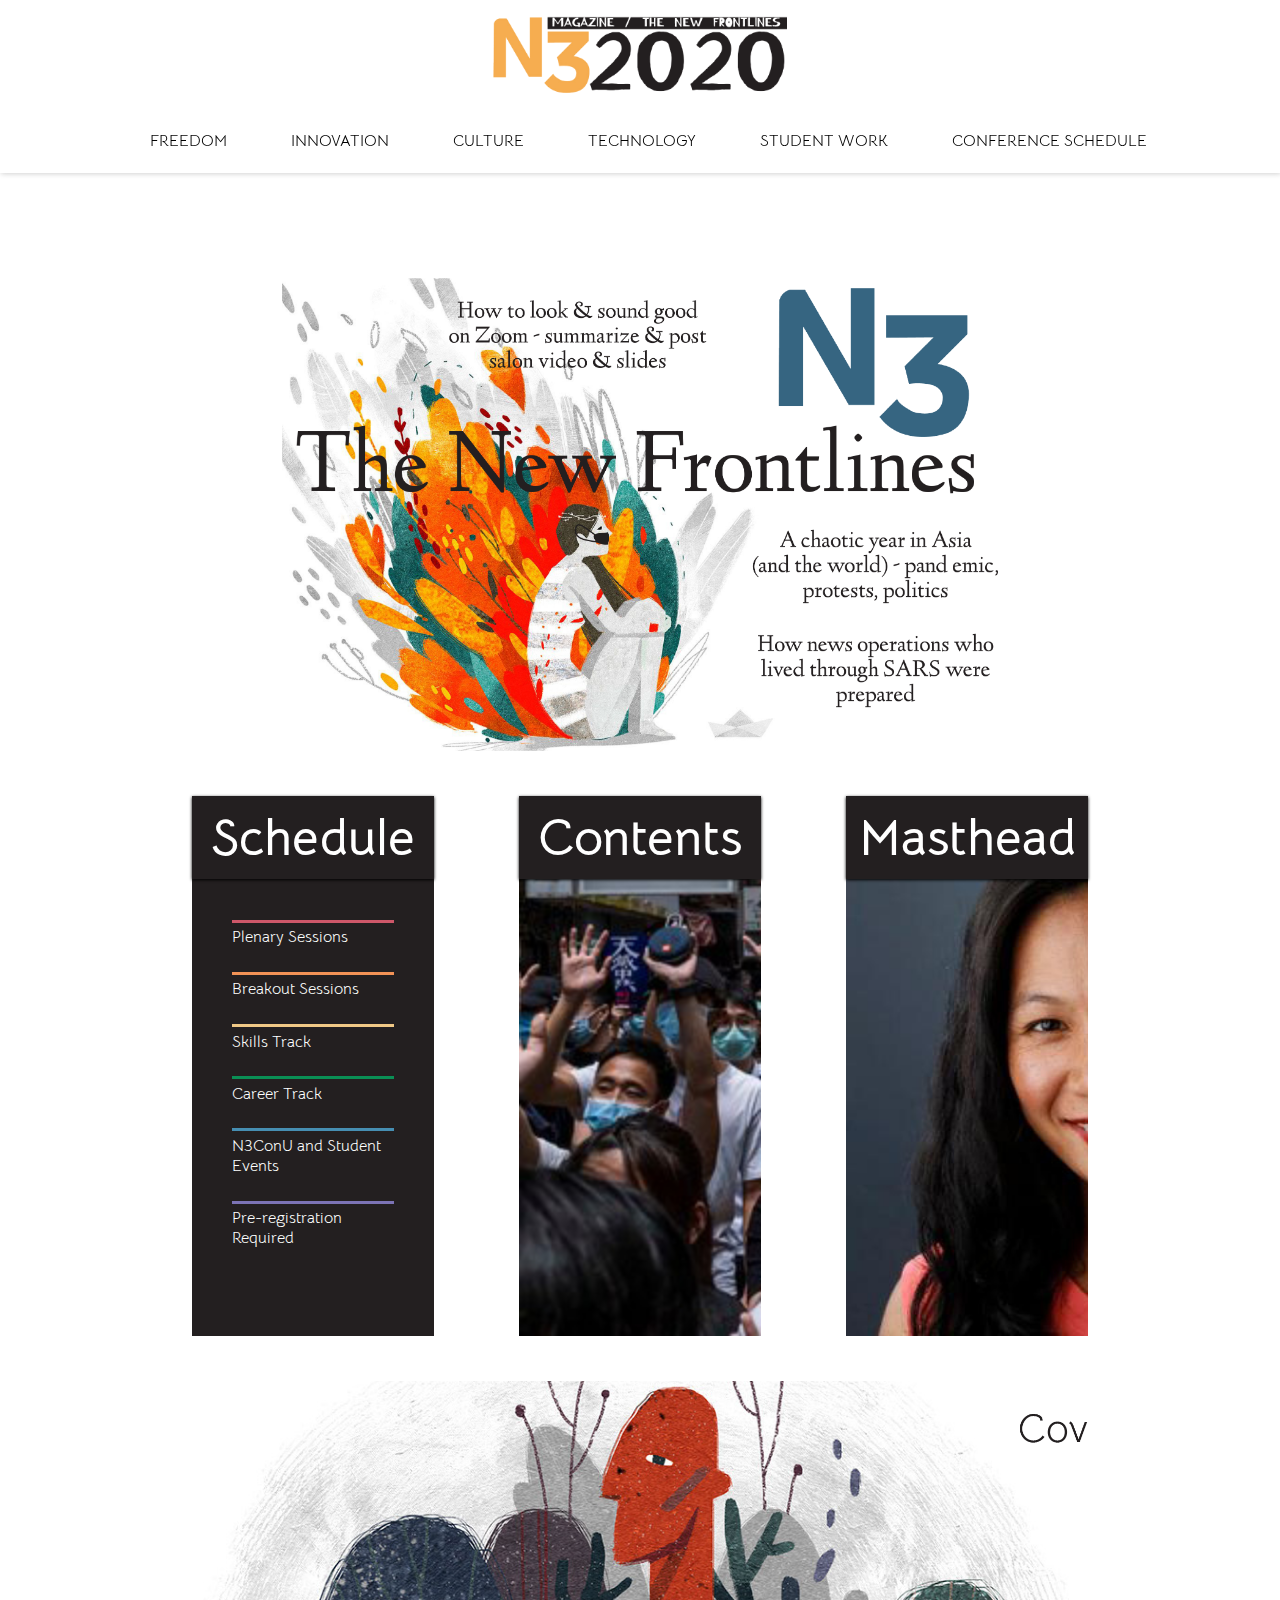
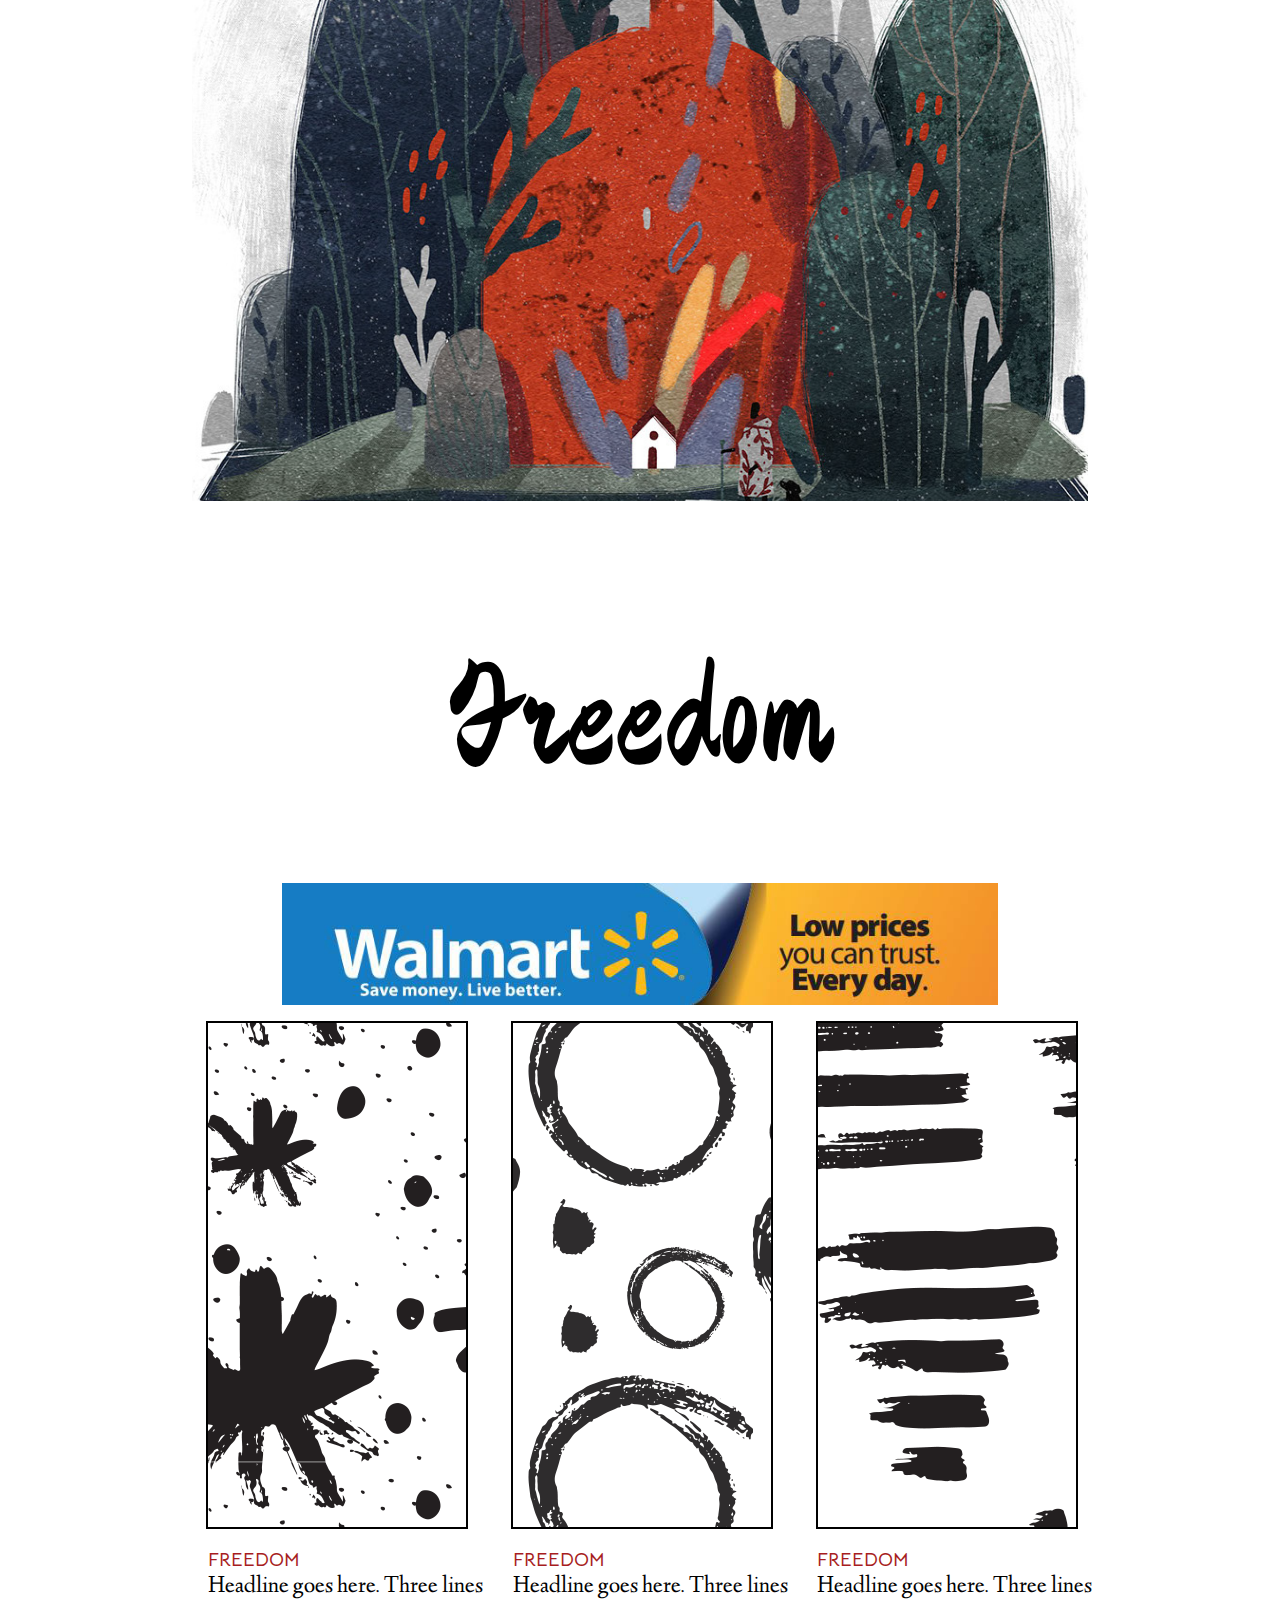
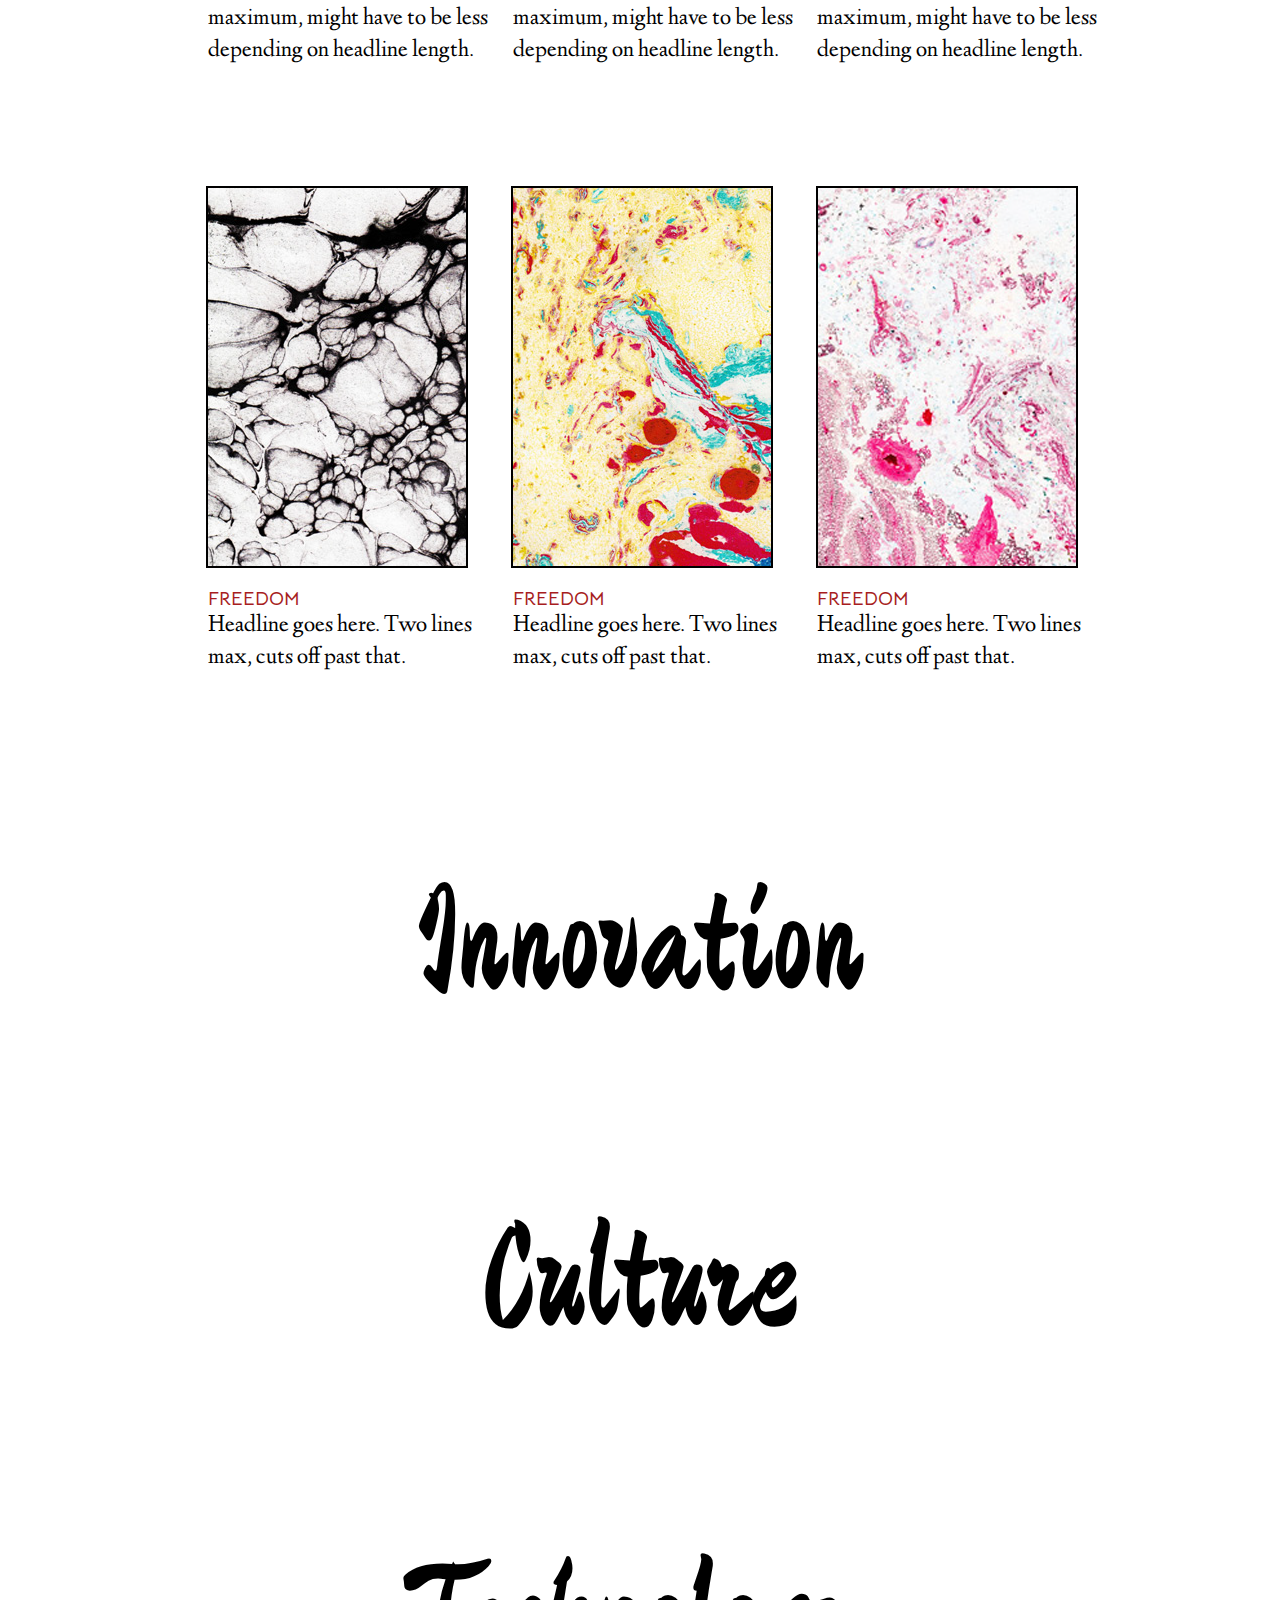
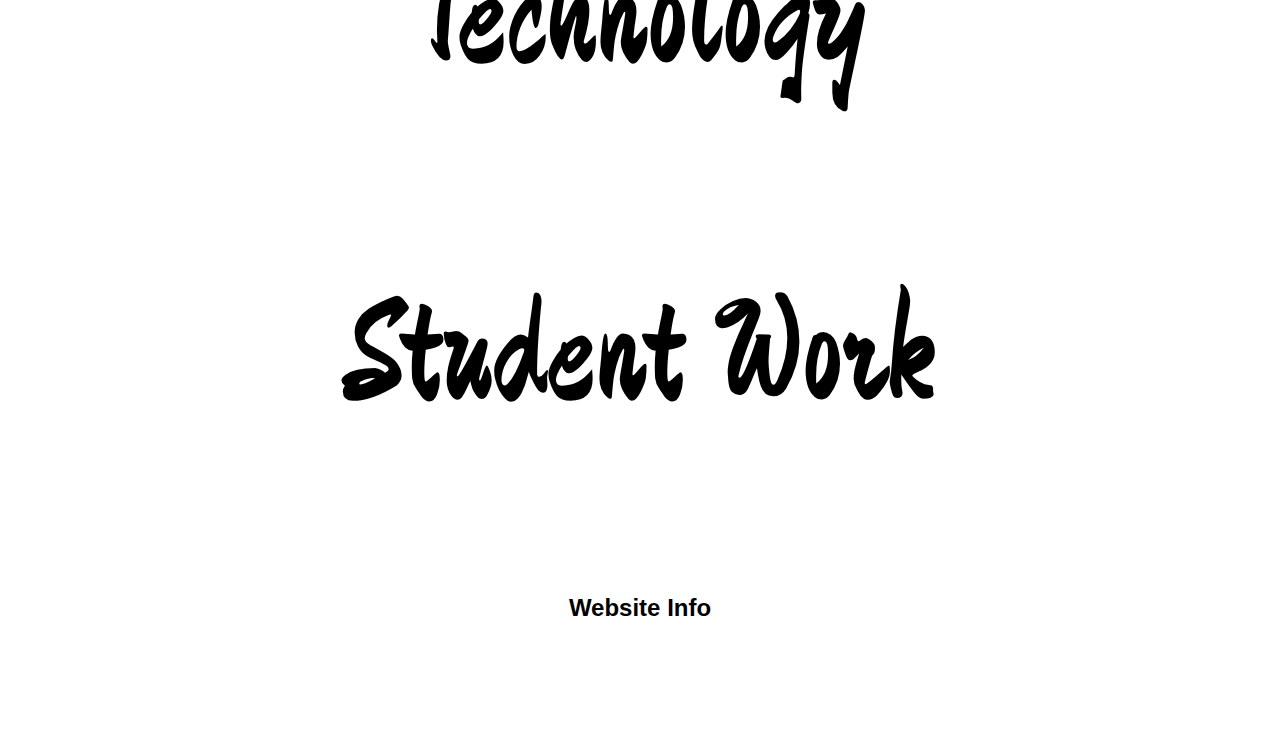
==== commit 4ddf55d3: "testing VS Code Commit" ====
--- a/index.html
+++ b/index.html
@@ -5,6 +5,7 @@
     <meta name="viewport" content="width=device-width, initial-scale=1.0">
     <title>N3Mag 2020</title>
     <link rel="stylesheet" href="styles.css">
+    
     <link href="https://fonts.googleapis.com/css2?family=Bellota+Text:wght@700&family=Linden+Hill&family=Zhi+Mang+Xing&display=swap" rel="stylesheet">
 </head>
 <body>
@@ -24,6 +25,27 @@
         <p class="schedule-placeholder">Schedule goes here. Click outside this sidebar to close</p>
     
     </div>
+    <!-- <div class="contents-sidebar">
+        <h1 class="contents-hed">Table of Contents</h1>
+        <ul class = "contents-outside">
+            <li class="contents-section">
+                
+            <h2 class="contents-section-hed">FREEDOM</h2>
+            <ul class="contents-section-list">
+                <li>Freedom Article 1</li>
+                <li>Freedom Article 2</li>
+                <li>Freedom Article 3</li>    
+            </ul>
+            
+            </li>
+            <li class="contents-section-hed">INNOVATION</li>
+            <li class="contents-section-hed">CULTURE</li>
+            <li class="contents-section-hed">TECHNOLOGY</li>
+            <li class="contents-section-hed">STUDENT WORK</li>
+            
+        </ul>
+    
+    </div> -->
     <div class="schedule-clickout"></div>
    
     <main class="content-container">
--- a/styles.css
+++ b/styles.css
@@ -85,6 +85,40 @@
     z-index: 15;
     transition: right .9s ease;
     background: rgba(255, 255, 255, .9);
+}
+.contents-sidebar{
+    position: fixed;
+    left: 0;
+    top: 0;
+    bottom: 0;
+    width: 40vw;
+    z-index: 15;
+    transition: right .9s ease;
+    background: rgba(255, 255, 255, .9);
+}
+.contents-hed{
+    font-family: var(--kicker-text);
+    text-align: center;
+}
+.contents-placeholder{
+    text-align: center;
+}
+.contents-outside{
+    margin: 0;
+    font-family: var(--kicker-text);
+    display: flex;
+    flex-direction: column;
+    justify-content: center;
+    list-style-type: none;
+    /* text-align: center; */
+    
+}
+.contents-section{
+    margin-bottom: 1em;
+}
+.contents-section-hed{
+    font-size: 2em;
+    margin-bottom: 0;
 }
 .schedule-active{
     right: 0;
@@ -198,7 +232,7 @@
     text-align: center;
     font-size: 4vw;
     font-family: var(--kicker-text);
-    box-shadow: 1px 1px 3px black;
+    box-shadow: 0px 1px 3px black;
 }
 .box-wide{
     width: 66%;
@@ -247,7 +281,7 @@
 }
 
 .section-title{
-    margin: 0;
+    margin: 09;
     font-weight: 300;
     width: 100%;
     text-align: center;
@@ -257,6 +291,64 @@
 .section-anchor{
     position: relative;
     top: -15vh;
+}
+
+/* Single Article */
+.article-body{
+    margin-top: 30vh;
+    margin-bottom: 10vh;
+}
+.article-section{
+    font-family: var(--kicker-text);
+    text-align: center;
+    color: #a71d21;
+    user-select: none;
+}
+.article-hed{
+    font-family: var(--hed-text);
+    width: 50%;
+    margin: 0 25%;
+    text-align: center;
+    font-size: 3em;
+    font-weight: 300;
+    
+}
+.hed-underline{
+    width: 6em;
+    border-top: 2px solid #a71d21;
+}
+.article-byline{
+    font-family: var(--kicker-text);
+    text-align: center;
+}
+.article-featured-image{
+    width: 60%;
+    margin: 0 20%;
+    border: 2px solid black;
+}
+.body-text{
+    width: 60%;
+    margin: 1em 20%;
+    font-size: 1.3em;
+    font-family: var(--hed-text);
+}
+.image-right{
+    float: right;
+    width: 40%;
+    margin: 1em;
+}
+.article-footer-hed{
+    font-family: var(--hed-text);
+    text-align: center;
+    font-size: 3em;
+    font-weight: 300;
+}
+.article-footer{
+    margin-top: 5vh;
+    width: 60%;
+}
+.article-footer .box-default{
+    height: 40vh;
 }
 @media screen and (max-width: 1000px){
     .box-default, .box-vertical{
@@ -270,4 +362,26 @@
     .nav-links{
         font-size: 1.5vw;
     }
+}
+@media screen and (max-width: 500px){
+    .box-default, .box-vertical, .box-intro{
+        width: 90%;
+    }
+    .homepage-box{
+        margin: 0;
+    }
+    .box-big{
+        height: 50vh;
+    }
+    .box-thumb{
+        width: 100%;
+        height: 40% ;
+    }
+    .content-container{
+        flex-direction: column;
+        justify-content: center;
+    }
+    .section-title{
+        font-size: 20vw;
+    }
 }